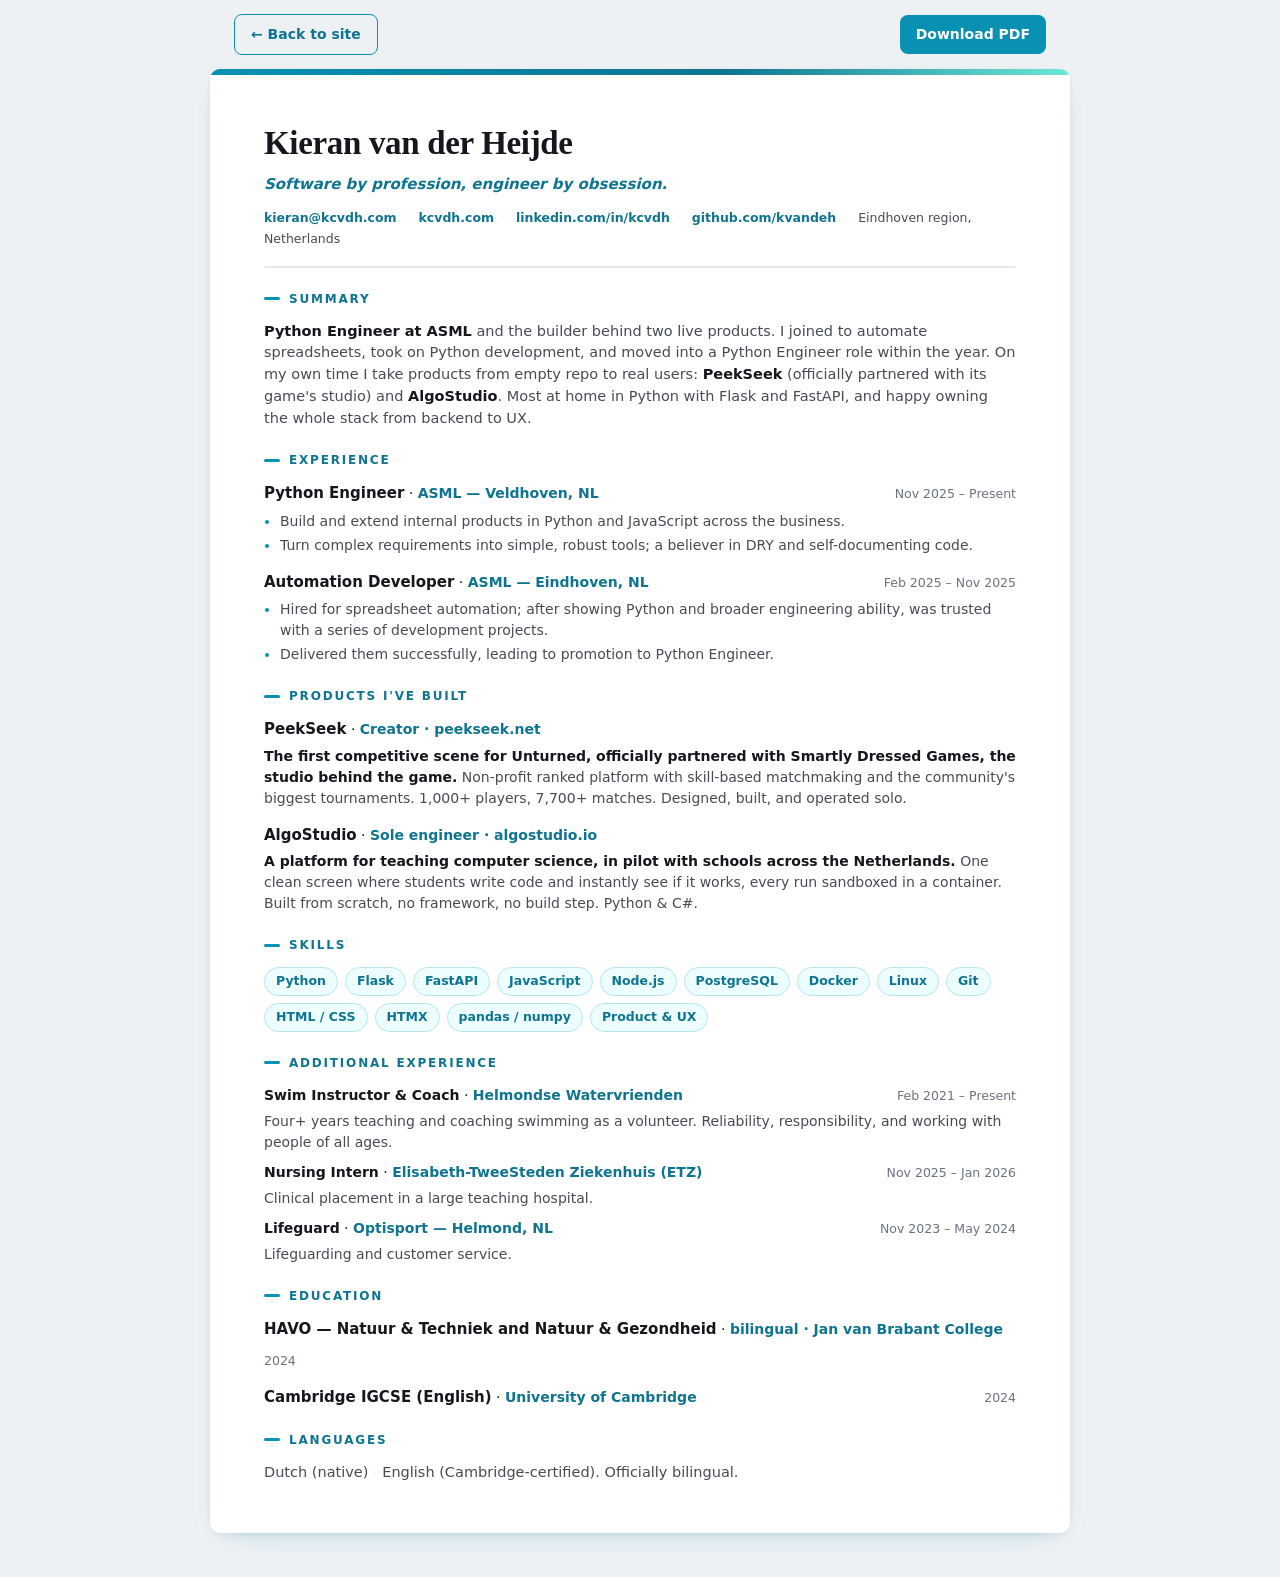
==== resume/index.html @ 2994b04d "website" ====
<!doctype html>
<html lang="en">
<head>
<meta charset="utf-8" />
<meta name="viewport" content="width=device-width, initial-scale=1" />
<title>Kieran van der Heijde — Résumé</title>
<meta name="description" content="Résumé of Kieran van der Heijde — Python Engineer at ASML, Veldhoven. Python, Flask, FastAPI. Builder of PeekSeek and AlgoStudio." />
<meta name="robots" content="index, follow" />
<link rel="canonical" href="https://kcvdh.com/resume/" />
<link rel="icon" href="/assets/kieran.jpg" />
<style>
  /* Light + single real text column on purpose: parses cleanly through ATS and
     prints to a pixel-clean, selectable PDF. Brand teal/blue accents; backgrounds
     forced to print so the design survives a "Save as PDF". */
  :root {
    --ink:#14171c; --soft:#464b54; --faint:#6b7280; --line:#e6eaef;
    --accent:#0891b2;        /* cyan-blue, echoes the site's #6ee7d6 */
    --accent-deep:#0e7490;
    --accent-soft:#ecfeff;
    --serif:"Iowan Old Style","Charter",Georgia,"Times New Roman",serif;
    --sans: ui-sans-serif, system-ui, -apple-system, "Segoe UI", Inter, Roboto, Arial, sans-serif;
  }
  * { box-sizing:border-box; -webkit-print-color-adjust:exact; print-color-adjust:exact; }
  body { margin:0; background:#eef1f4; color:var(--ink); line-height:1.5; font-size:14px; font-family:var(--sans); }

  .bar { max-width:860px; margin:0 auto; padding:14px 24px; display:flex; justify-content:space-between; align-items:center; gap:12px; }
  .bar a, .bar button { font:inherit; cursor:pointer; border:none; padding:9px 16px; border-radius:8px; text-decoration:none; font-weight:600; }
  .bar button { background:var(--accent); color:#fff; }
  .bar .ghost { background:transparent; color:var(--accent-deep); border:1px solid var(--accent); }

  .page { max-width:860px; margin:0 auto 44px; background:#fff; border-radius:10px; overflow:hidden; box-shadow:0 10px 30px -18px rgba(8,145,178,.4), 0 2px 6px rgba(0,0,0,.06); }
  .topband { height:6px; background:linear-gradient(90deg, var(--accent), var(--accent-deep) 60%, #6ee7d6); }
  .inner { padding:44px 54px 50px; }

  header.r-head { padding-bottom:16px; border-bottom:2px solid var(--line); margin-bottom:8px; }
  header.r-head h1 { font-family:var(--serif); font-weight:600; margin:0; font-size:33px; letter-spacing:-0.01em; }
  header.r-head .role { margin:4px 0 12px; font-size:15px; color:var(--accent-deep); font-weight:600; font-style:italic; }
  header.r-head .contact { margin:0; font-size:12.5px; color:var(--soft); line-height:1.7; }
  header.r-head .contact a { color:var(--accent-deep); text-decoration:none; font-weight:600; }
  header.r-head .contact .sep { color:var(--line); margin:0 7px; }

  section.r { margin-top:22px; }
  section.r > h2 {
    display:flex; align-items:center; gap:9px;
    font-size:12px; letter-spacing:0.15em; text-transform:uppercase; color:var(--accent-deep);
    margin:0 0 13px; font-weight:700;
  }
  section.r > h2::before { content:""; width:16px; height:3px; border-radius:2px; background:var(--accent); flex:none; }

  .summary { color:var(--soft); margin:0; font-size:14.5px; }
  .summary b { color:var(--ink); }

  .entry { margin-bottom:15px; } .entry:last-child { margin-bottom:0; }
  .entry .row { display:flex; justify-content:space-between; gap:12px; flex-wrap:wrap; align-items:baseline; }
  .entry .title { font-weight:700; font-size:15px; }
  .entry .where { color:var(--accent-deep); font-weight:600; }
  .entry .when { color:var(--faint); font-size:12.5px; white-space:nowrap; }
  .entry ul { margin:6px 0 0; padding-left:16px; color:var(--soft); }
  .entry ul li { margin:3px 0; }
  .entry ul li::marker { color:var(--accent); }
  .entry p.detail { margin:5px 0 0; color:var(--soft); }
  .entry p.detail em { color:var(--ink); font-style:normal; font-weight:600; }

  .chips { display:flex; flex-wrap:wrap; gap:7px; }
  .chip { background:var(--accent-soft); color:var(--accent-deep); border:1px solid #b6e6ef; border-radius:999px; padding:4px 11px; font-size:12.5px; font-weight:600; }

  .compact .entry { margin-bottom:9px; }
  .compact .entry .title { font-size:14px; }

  @media print {
    @page { size:A4; margin:13mm; }
    body { background:#fff; font-size:10.6pt; }
    .bar { display:none; }
    .page { box-shadow:none; margin:0; border-radius:0; max-width:none; }
    .inner { padding:0; }
    a { color:var(--accent-deep); }
  }
</style>
</head>
<body>

<div class="bar">
  <a class="ghost" href="/">← Back to site</a>
  <button onclick="window.print()">Download PDF</button>
</div>

<div class="page">
  <div class="topband"></div>
  <div class="inner">

    <header class="r-head">
      <h1>Kieran van der Heijde</h1>
      <p class="role">Software by profession, engineer by obsession.</p>
      <p class="contact">
        <a href="mailto:kieran@kcvdh.com">kieran@kcvdh.com</a><span class="sep">·</span>
        <a href="https://kcvdh.com">kcvdh.com</a><span class="sep">·</span>
        <a href="https://www.linkedin.com/in/kcvdh">linkedin.com/in/kcvdh</a><span class="sep">·</span>
        <a href="https://github.com/kvandeh">github.com/kvandeh</a><span class="sep">·</span>
        Eindhoven region, Netherlands
      </p>
    </header>

    <section class="r">
      <h2>Summary</h2>
      <p class="summary">
        <b>Python Engineer at ASML</b> and the builder behind two live products. I joined to automate
        spreadsheets, took on Python development, and moved into a Python Engineer role within the year.
        On my own time I take products from empty repo to real users: <b>PeekSeek</b> (officially partnered
        with its game's studio) and <b>AlgoStudio</b>. Most at home in Python with Flask and FastAPI, and
        happy owning the whole stack from backend to UX.
      </p>
    </section>

    <section class="r">
      <h2>Experience</h2>
      <div class="entry">
        <div class="row">
          <span><span class="title">Python Engineer</span> · <span class="where">ASML — Veldhoven, NL</span></span>
          <span class="when">Nov 2025 – Present</span>
        </div>
        <ul>
          <li>Build and extend internal products in Python and JavaScript across the business.</li>
          <li>Turn complex requirements into simple, robust tools; a believer in DRY and self-documenting code.</li>
        </ul>
      </div>
      <div class="entry">
        <div class="row">
          <span><span class="title">Automation Developer</span> · <span class="where">ASML — Eindhoven, NL</span></span>
          <span class="when">Feb 2025 – Nov 2025</span>
        </div>
        <ul>
          <li>Hired for spreadsheet automation; after showing Python and broader engineering ability, was trusted with a series of development projects.</li>
          <li>Delivered them successfully, leading to promotion to Python Engineer.</li>
        </ul>
      </div>
    </section>

    <section class="r">
      <h2>Products I've built</h2>
      <div class="entry">
        <div class="row"><span><span class="title">PeekSeek</span> · <span class="where">Creator · peekseek.net</span></span></div>
        <p class="detail">
          <em>The first competitive scene for Unturned, officially partnered with Smartly Dressed Games, the studio behind the game.</em>
          Non-profit ranked platform with skill-based matchmaking and the community's biggest tournaments. 1,000+ players, 7,700+ matches. Designed, built, and operated solo.
        </p>
      </div>
      <div class="entry">
        <div class="row"><span><span class="title">AlgoStudio</span> · <span class="where">Sole engineer · algostudio.io</span></span></div>
        <p class="detail">
          <em>A platform for teaching computer science, in pilot with schools across the Netherlands.</em>
          One clean screen where students write code and instantly see if it works, every run sandboxed in a container. Built from scratch, no framework, no build step. Python &amp; C#.
        </p>
      </div>
    </section>

    <section class="r">
      <h2>Skills</h2>
      <div class="chips">
        <span class="chip">Python</span>
        <span class="chip">Flask</span>
        <span class="chip">FastAPI</span>
        <span class="chip">JavaScript</span>
        <span class="chip">Node.js</span>
        <span class="chip">PostgreSQL</span>
        <span class="chip">Docker</span>
        <span class="chip">Linux</span>
        <span class="chip">Git</span>
        <span class="chip">HTML / CSS</span>
        <span class="chip">HTMX</span>
        <span class="chip">pandas / numpy</span>
        <span class="chip">Product &amp; UX</span>
      </div>
    </section>

    <section class="r compact">
      <h2>Additional experience</h2>
      <div class="entry">
        <div class="row">
          <span><span class="title">Swim Instructor &amp; Coach</span> · <span class="where">Helmondse Watervrienden</span></span>
          <span class="when">Feb 2021 – Present</span>
        </div>
        <p class="detail">Four+ years teaching and coaching swimming as a volunteer. Reliability, responsibility, and working with people of all ages.</p>
      </div>
      <div class="entry">
        <div class="row">
          <span><span class="title">Nursing Intern</span> · <span class="where">Elisabeth-TweeSteden Ziekenhuis (ETZ)</span></span>
          <span class="when">Nov 2025 – Jan 2026</span>
        </div>
        <p class="detail">Clinical placement in a large teaching hospital.</p>
      </div>
      <div class="entry">
        <div class="row">
          <span><span class="title">Lifeguard</span> · <span class="where">Optisport — Helmond, NL</span></span>
          <span class="when">Nov 2023 – May 2024</span>
        </div>
        <p class="detail">Lifeguarding and customer service.</p>
      </div>
    </section>

    <section class="r">
      <h2>Education</h2>
      <div class="entry">
        <div class="row">
          <span><span class="title">HAVO — Natuur &amp; Techniek and Natuur &amp; Gezondheid</span> · <span class="where">bilingual · Jan van Brabant College</span></span>
          <span class="when">2024</span>
        </div>
      </div>
      <div class="entry">
        <div class="row">
          <span><span class="title">Cambridge IGCSE (English)</span> · <span class="where">University of Cambridge</span></span>
          <span class="when">2024</span>
        </div>
      </div>
    </section>

    <section class="r">
      <h2>Languages</h2>
      <p class="summary">Dutch (native) <span style="color:var(--line)">·</span> English (Cambridge-certified). Officially bilingual.</p>
    </section>

  </div>
</div>
</body>
</html>
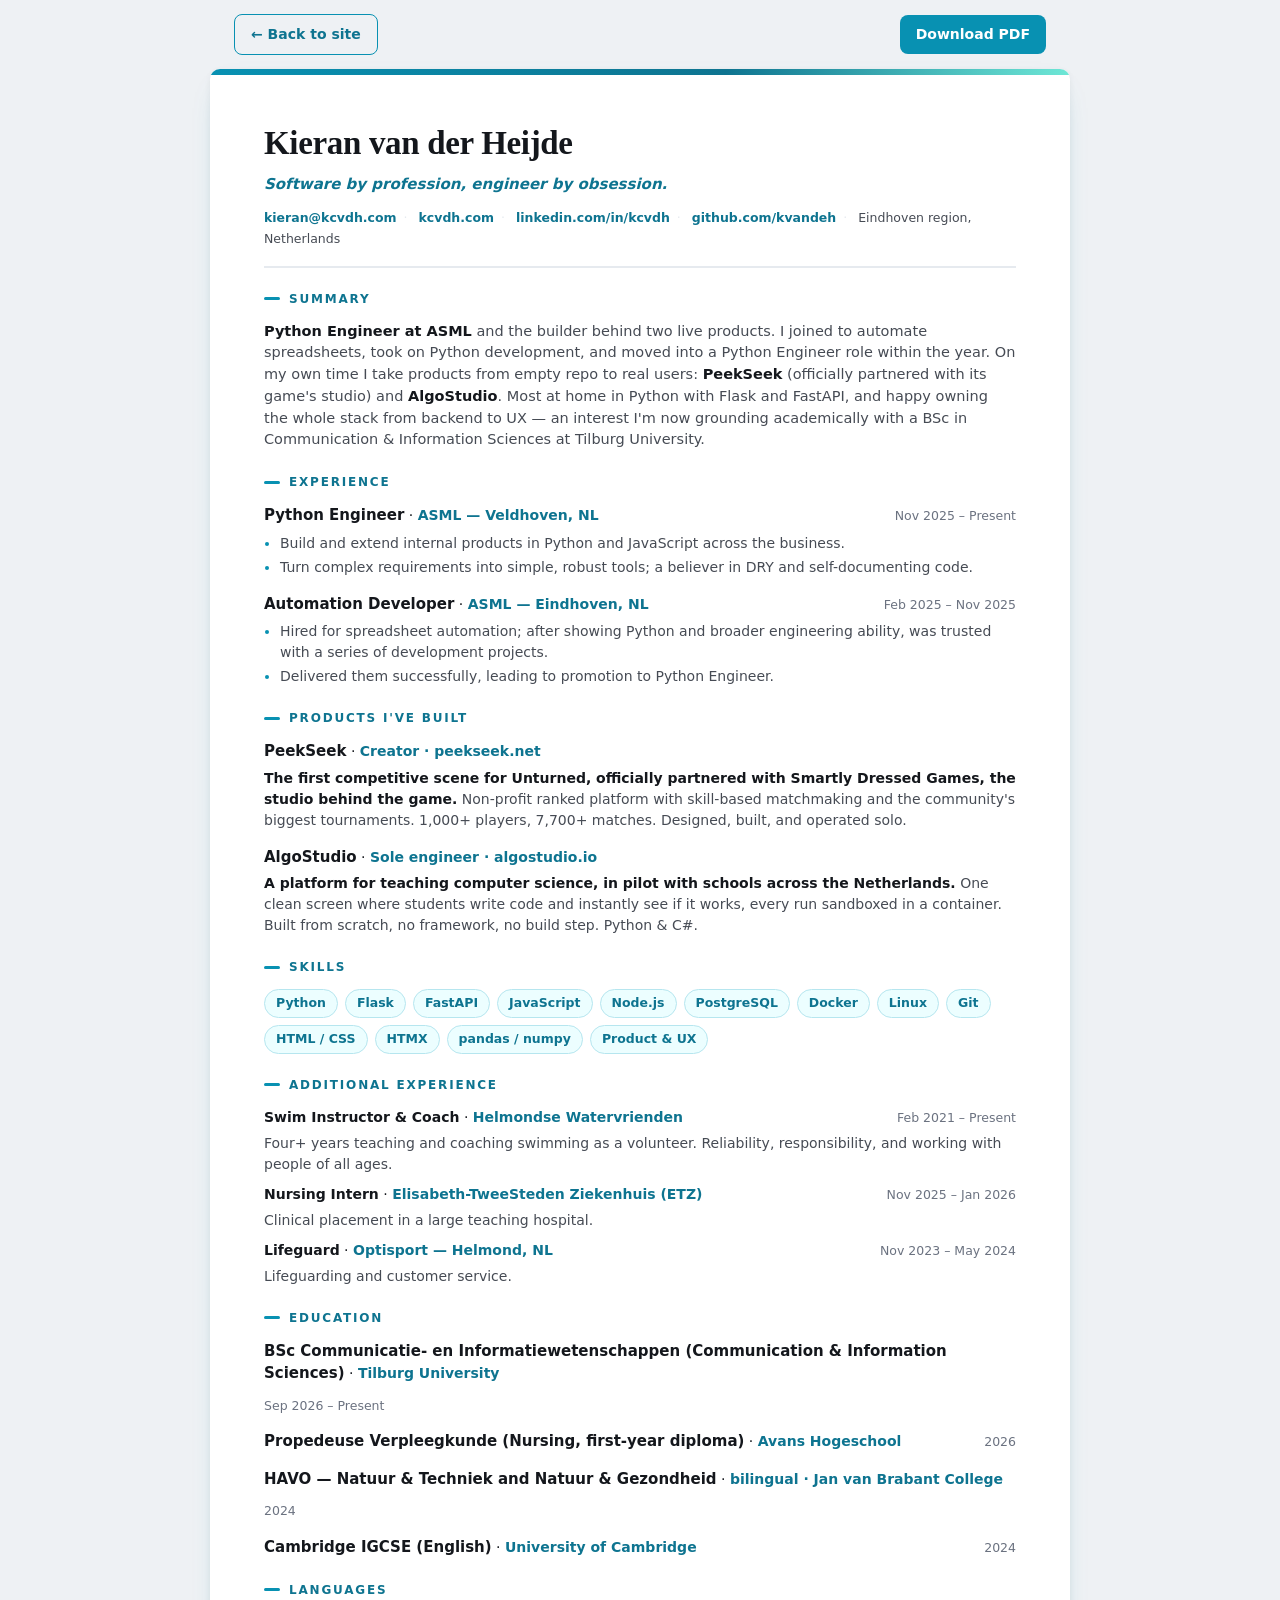
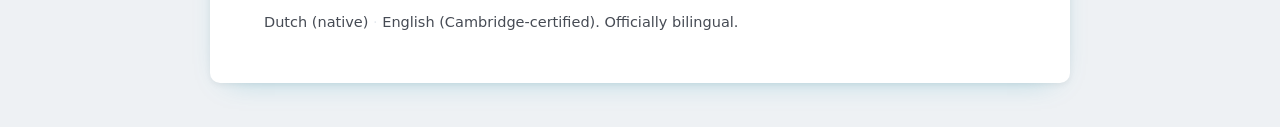
==== commit 82d793f5: "v2" ====
--- a/resume/index.html
+++ b/resume/index.html
@@ -3,8 +3,8 @@
 <head>
 <meta charset="utf-8" />
 <meta name="viewport" content="width=device-width, initial-scale=1" />
-<title>Kieran van der Heijde — Résumé</title>
-<meta name="description" content="Résumé of Kieran van der Heijde — Python Engineer at ASML, Veldhoven. Python, Flask, FastAPI. Builder of PeekSeek and AlgoStudio." />
+<title>Kieran van der Heijde — Resume</title>
+<meta name="description" content="Resume of Kieran van der Heijde — Python Engineer at ASML, Veldhoven. Python, Flask, FastAPI. Builder of PeekSeek and AlgoStudio." />
 <meta name="robots" content="index, follow" />
 <link rel="canonical" href="https://kcvdh.com/resume/" />
 <link rel="icon" href="/assets/kieran.jpg" />
@@ -107,7 +107,8 @@
         spreadsheets, took on Python development, and moved into a Python Engineer role within the year.
         On my own time I take products from empty repo to real users: <b>PeekSeek</b> (officially partnered
         with its game's studio) and <b>AlgoStudio</b>. Most at home in Python with Flask and FastAPI, and
-        happy owning the whole stack from backend to UX.
+        happy owning the whole stack from backend to UX — an interest I'm now grounding
+        academically with a BSc in Communication &amp; Information Sciences at Tilburg University.
       </p>
     </section>
 
@@ -201,6 +202,18 @@
       <h2>Education</h2>
       <div class="entry">
         <div class="row">
+          <span><span class="title">BSc Communicatie- en Informatiewetenschappen (Communication &amp; Information Sciences)</span> · <span class="where">Tilburg University</span></span>
+          <span class="when">Sep 2026 – Present</span>
+        </div>
+      </div>
+      <div class="entry">
+        <div class="row">
+          <span><span class="title">Propedeuse Verpleegkunde (Nursing, first-year diploma)</span> · <span class="where">Avans Hogeschool</span></span>
+          <span class="when">2026</span>
+        </div>
+      </div>
+      <div class="entry">
+        <div class="row">
           <span><span class="title">HAVO — Natuur &amp; Techniek and Natuur &amp; Gezondheid</span> · <span class="where">bilingual · Jan van Brabant College</span></span>
           <span class="when">2024</span>
         </div>
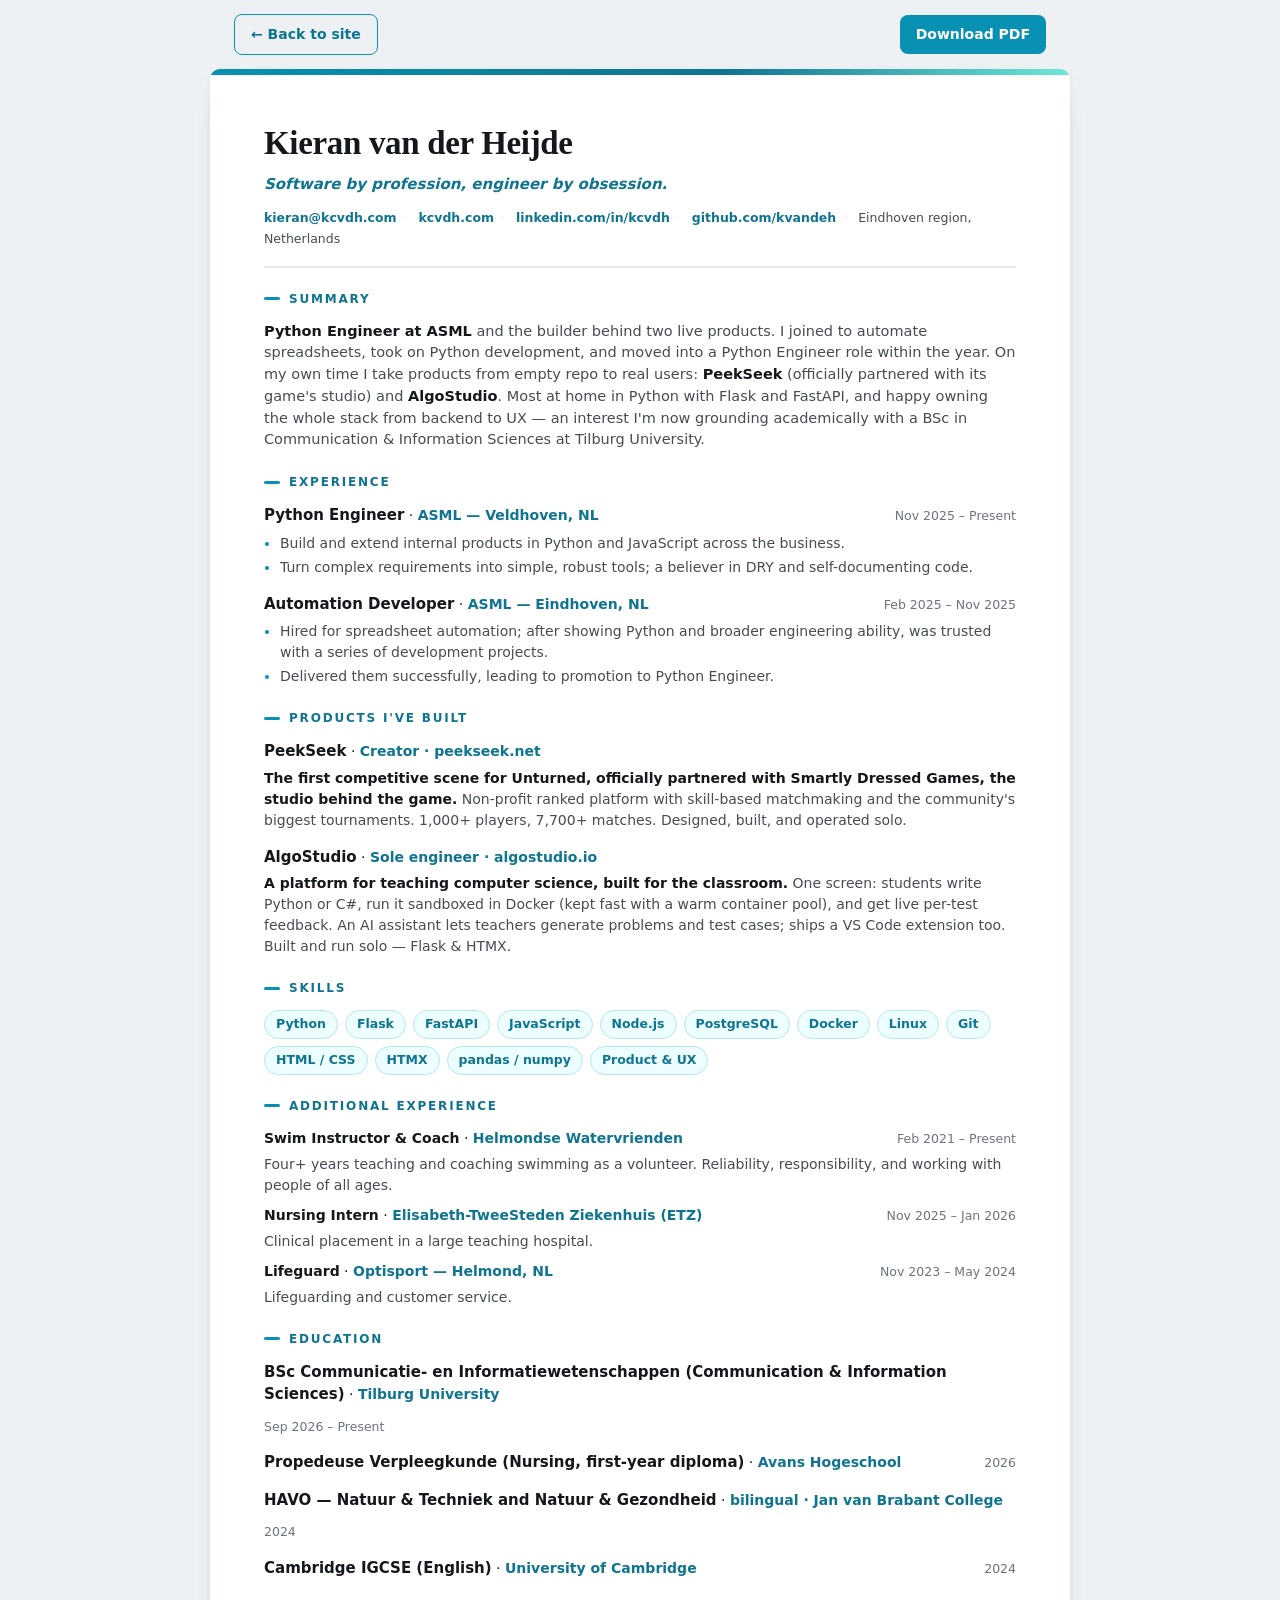
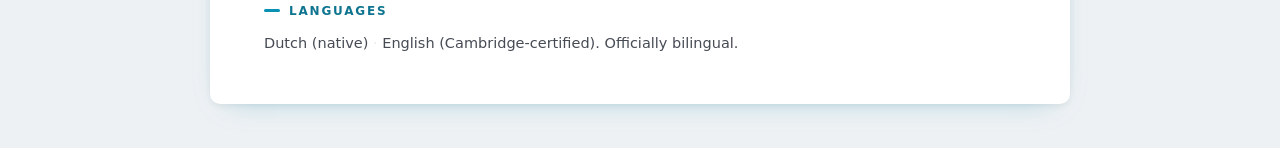
==== commit ab3627a1: "remove AI hallucinations to avoid confusion" ====
--- a/resume/index.html
+++ b/resume/index.html
@@ -148,8 +148,8 @@
       <div class="entry">
         <div class="row"><span><span class="title">AlgoStudio</span> · <span class="where">Sole engineer · algostudio.io</span></span></div>
         <p class="detail">
-          <em>A platform for teaching computer science, in pilot with schools across the Netherlands.</em>
-          One clean screen where students write code and instantly see if it works, every run sandboxed in a container. Built from scratch, no framework, no build step. Python &amp; C#.
+          <em>A platform for teaching computer science, built for the classroom.</em>
+          One screen: students write Python or C#, run it sandboxed in Docker (kept fast with a warm container pool), and get live per-test feedback. An AI assistant lets teachers generate problems and test cases; ships a VS Code extension too. Built and run solo — Flask &amp; HTMX.
         </p>
       </div>
     </section>
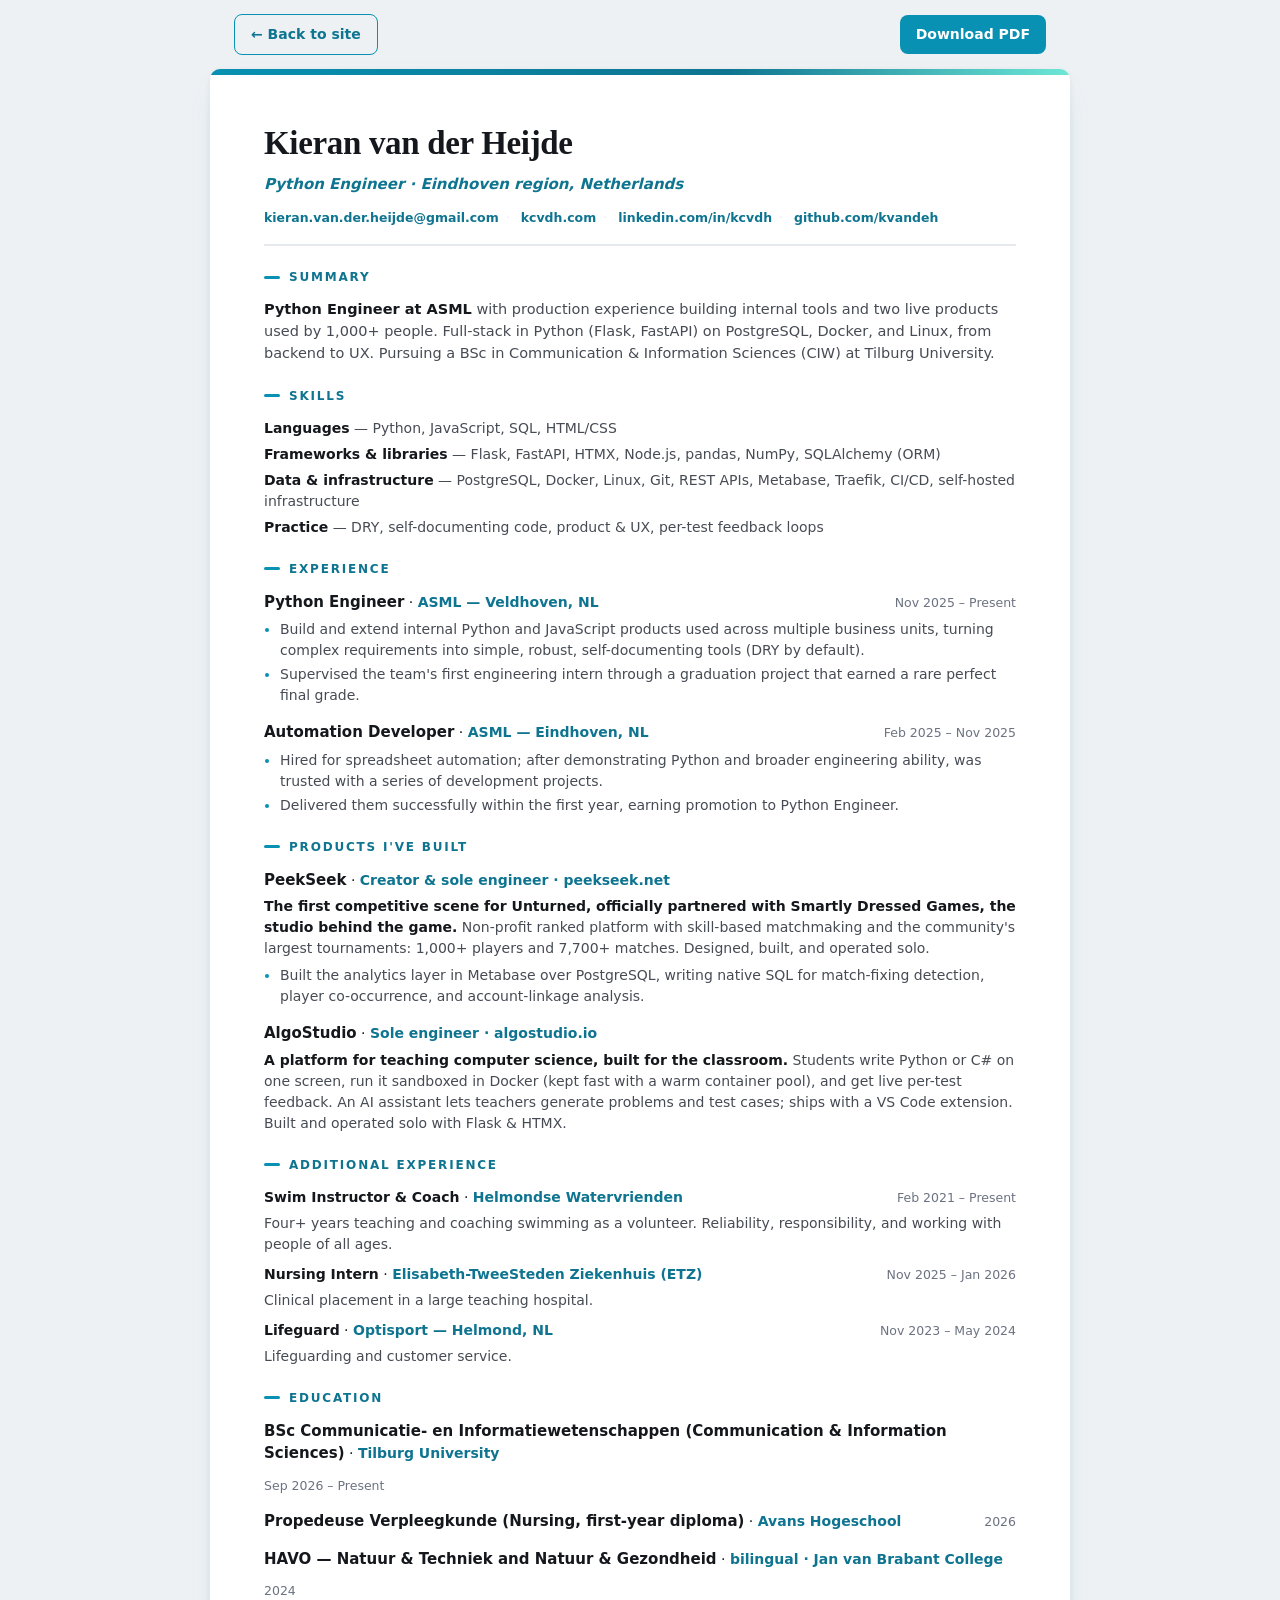
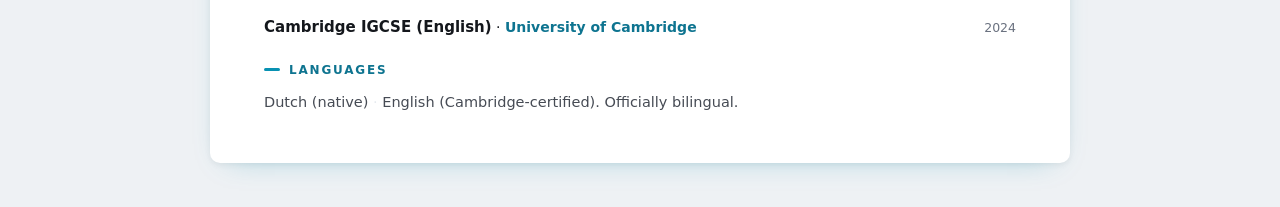
==== commit ddbc1d6d: "new resume" ====
--- a/resume/index.html
+++ b/resume/index.html
@@ -90,26 +90,32 @@
 
     <header class="r-head">
       <h1>Kieran van der Heijde</h1>
-      <p class="role">Software by profession, engineer by obsession.</p>
+      <p class="role">Python Engineer · Eindhoven region, Netherlands</p>
       <p class="contact">
-        <a href="mailto:kieran@kcvdh.com">kieran@kcvdh.com</a><span class="sep">·</span>
+        <a href="mailto:kieran.van.der.heijde@gmail.com">kieran.van.der.heijde@gmail.com</a><span class="sep">·</span>
         <a href="https://kcvdh.com">kcvdh.com</a><span class="sep">·</span>
         <a href="https://www.linkedin.com/in/kcvdh">linkedin.com/in/kcvdh</a><span class="sep">·</span>
-        <a href="https://github.com/kvandeh">github.com/kvandeh</a><span class="sep">·</span>
-        Eindhoven region, Netherlands
+        <a href="https://github.com/kvandeh">github.com/kvandeh</a>
       </p>
     </header>
 
     <section class="r">
       <h2>Summary</h2>
       <p class="summary">
-        <b>Python Engineer at ASML</b> and the builder behind two live products. I joined to automate
-        spreadsheets, took on Python development, and moved into a Python Engineer role within the year.
-        On my own time I take products from empty repo to real users: <b>PeekSeek</b> (officially partnered
-        with its game's studio) and <b>AlgoStudio</b>. Most at home in Python with Flask and FastAPI, and
-        happy owning the whole stack from backend to UX — an interest I'm now grounding
-        academically with a BSc in Communication &amp; Information Sciences at Tilburg University.
+        <b>Python Engineer at ASML</b> with production experience building internal tools and two live products
+        used by 1,000+ people. Full-stack in Python (Flask, FastAPI) on PostgreSQL, Docker, and Linux, from
+        backend to UX. Pursuing a BSc in Communication &amp; Information Sciences (CIW) at Tilburg University.
       </p>
+    </section>
+
+    <section class="r">
+      <h2>Skills</h2>
+      <div class="entry">
+        <p class="detail"><em>Languages</em> — Python, JavaScript, SQL, HTML/CSS</p>
+        <p class="detail"><em>Frameworks &amp; libraries</em> — Flask, FastAPI, HTMX, Node.js, pandas, NumPy, SQLAlchemy (ORM)</p>
+        <p class="detail"><em>Data &amp; infrastructure</em> — PostgreSQL, Docker, Linux, Git, REST APIs, Metabase, Traefik, CI/CD, self-hosted infrastructure</p>
+        <p class="detail"><em>Practice</em> — DRY, self-documenting code, product &amp; UX, per-test feedback loops</p>
+      </div>
     </section>
 
     <section class="r">
@@ -120,8 +126,8 @@
           <span class="when">Nov 2025 – Present</span>
         </div>
         <ul>
-          <li>Build and extend internal products in Python and JavaScript across the business.</li>
-          <li>Turn complex requirements into simple, robust tools; a believer in DRY and self-documenting code.</li>
+          <li>Build and extend internal Python and JavaScript products used across multiple business units, turning complex requirements into simple, robust, self-documenting tools (DRY by default).</li>
+          <li>Supervised the team's first engineering intern through a graduation project that earned a rare perfect final grade.</li>
         </ul>
       </div>
       <div class="entry">
@@ -130,8 +136,8 @@
           <span class="when">Feb 2025 – Nov 2025</span>
         </div>
         <ul>
-          <li>Hired for spreadsheet automation; after showing Python and broader engineering ability, was trusted with a series of development projects.</li>
-          <li>Delivered them successfully, leading to promotion to Python Engineer.</li>
+          <li>Hired for spreadsheet automation; after demonstrating Python and broader engineering ability, was trusted with a series of development projects.</li>
+          <li>Delivered them successfully within the first year, earning promotion to Python Engineer.</li>
         </ul>
       </div>
     </section>
@@ -139,37 +145,21 @@
     <section class="r">
       <h2>Products I've built</h2>
       <div class="entry">
-        <div class="row"><span><span class="title">PeekSeek</span> · <span class="where">Creator · peekseek.net</span></span></div>
+        <div class="row"><span><span class="title">PeekSeek</span> · <span class="where">Creator &amp; sole engineer · peekseek.net</span></span></div>
         <p class="detail">
           <em>The first competitive scene for Unturned, officially partnered with Smartly Dressed Games, the studio behind the game.</em>
-          Non-profit ranked platform with skill-based matchmaking and the community's biggest tournaments. 1,000+ players, 7,700+ matches. Designed, built, and operated solo.
+          Non-profit ranked platform with skill-based matchmaking and the community's largest tournaments: 1,000+ players and 7,700+ matches. Designed, built, and operated solo.
         </p>
+        <ul>
+          <li>Built the analytics layer in Metabase over PostgreSQL, writing native SQL for match-fixing detection, player co-occurrence, and account-linkage analysis.</li>
+        </ul>
       </div>
       <div class="entry">
         <div class="row"><span><span class="title">AlgoStudio</span> · <span class="where">Sole engineer · algostudio.io</span></span></div>
         <p class="detail">
           <em>A platform for teaching computer science, built for the classroom.</em>
-          One screen: students write Python or C#, run it sandboxed in Docker (kept fast with a warm container pool), and get live per-test feedback. An AI assistant lets teachers generate problems and test cases; ships a VS Code extension too. Built and run solo — Flask &amp; HTMX.
+          Students write Python or C# on one screen, run it sandboxed in Docker (kept fast with a warm container pool), and get live per-test feedback. An AI assistant lets teachers generate problems and test cases; ships with a VS Code extension. Built and operated solo with Flask &amp; HTMX.
         </p>
-      </div>
-    </section>
-
-    <section class="r">
-      <h2>Skills</h2>
-      <div class="chips">
-        <span class="chip">Python</span>
-        <span class="chip">Flask</span>
-        <span class="chip">FastAPI</span>
-        <span class="chip">JavaScript</span>
-        <span class="chip">Node.js</span>
-        <span class="chip">PostgreSQL</span>
-        <span class="chip">Docker</span>
-        <span class="chip">Linux</span>
-        <span class="chip">Git</span>
-        <span class="chip">HTML / CSS</span>
-        <span class="chip">HTMX</span>
-        <span class="chip">pandas / numpy</span>
-        <span class="chip">Product &amp; UX</span>
       </div>
     </section>
 
